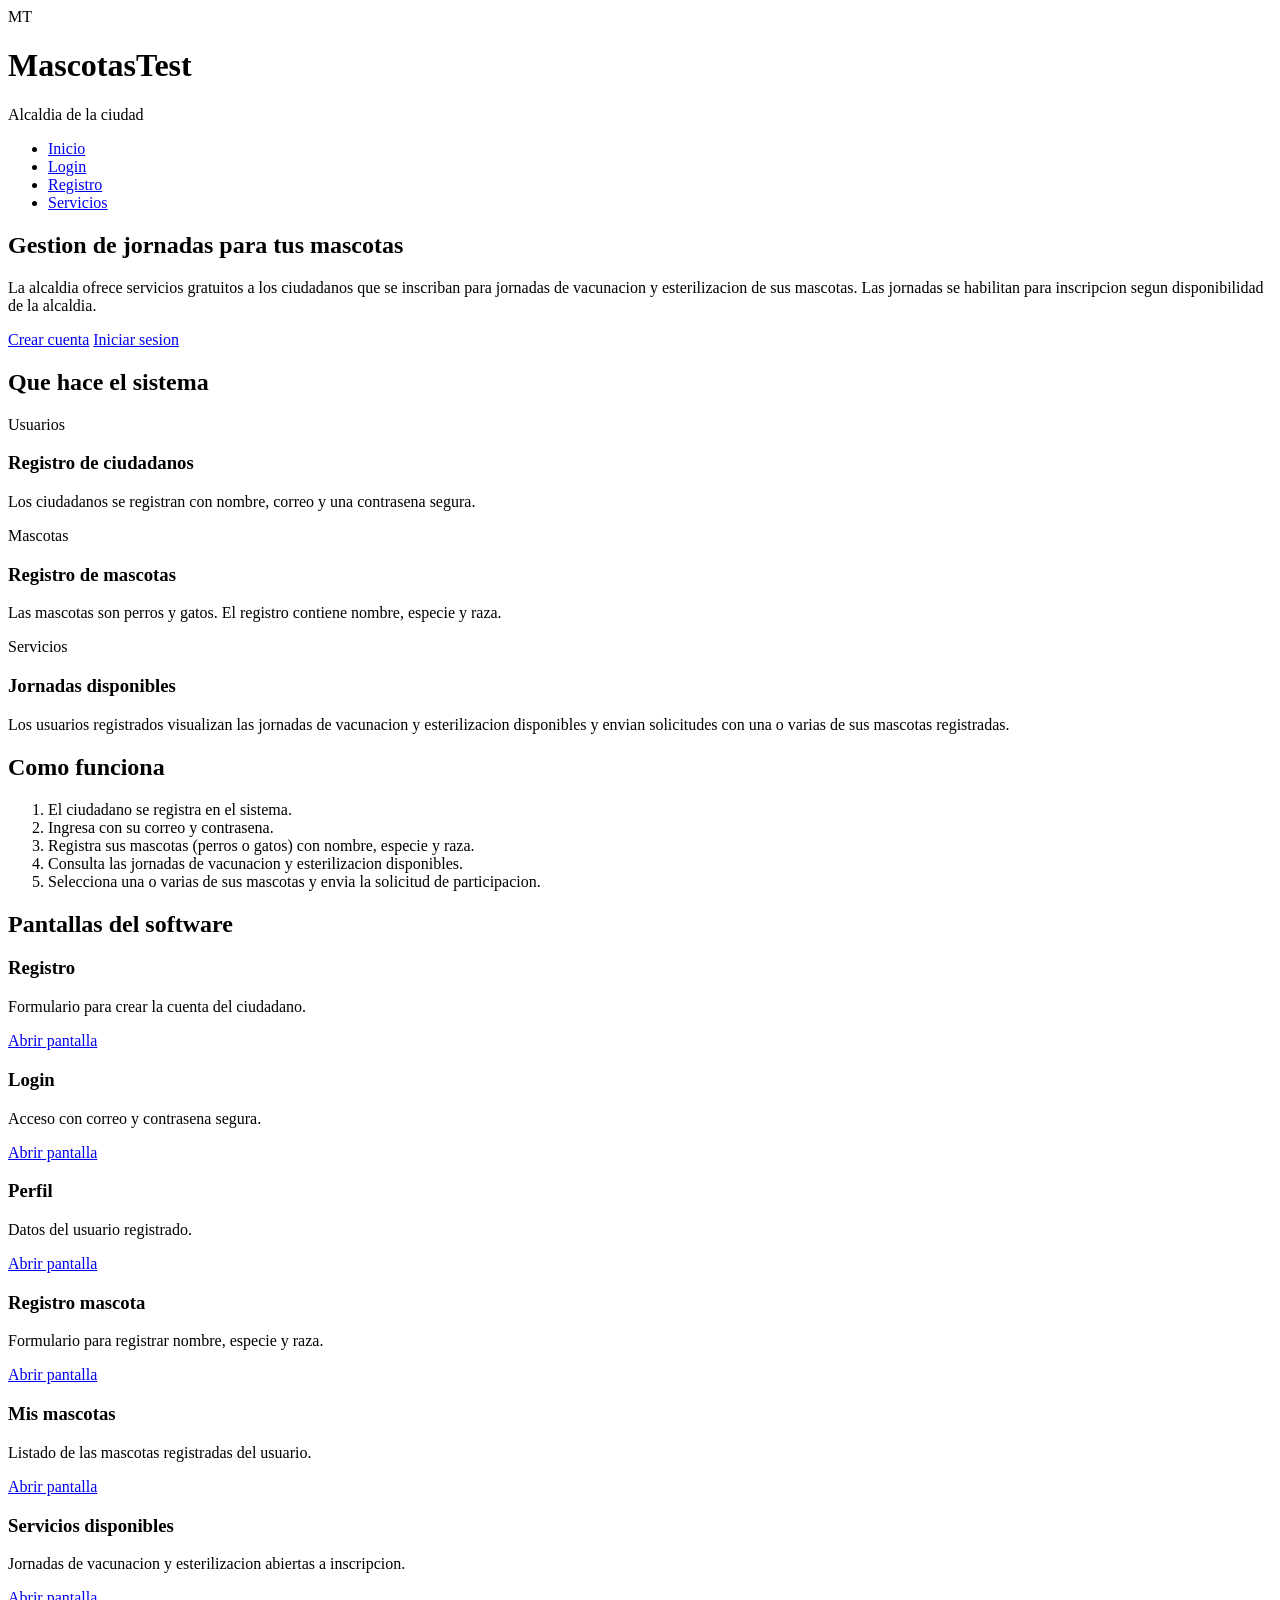
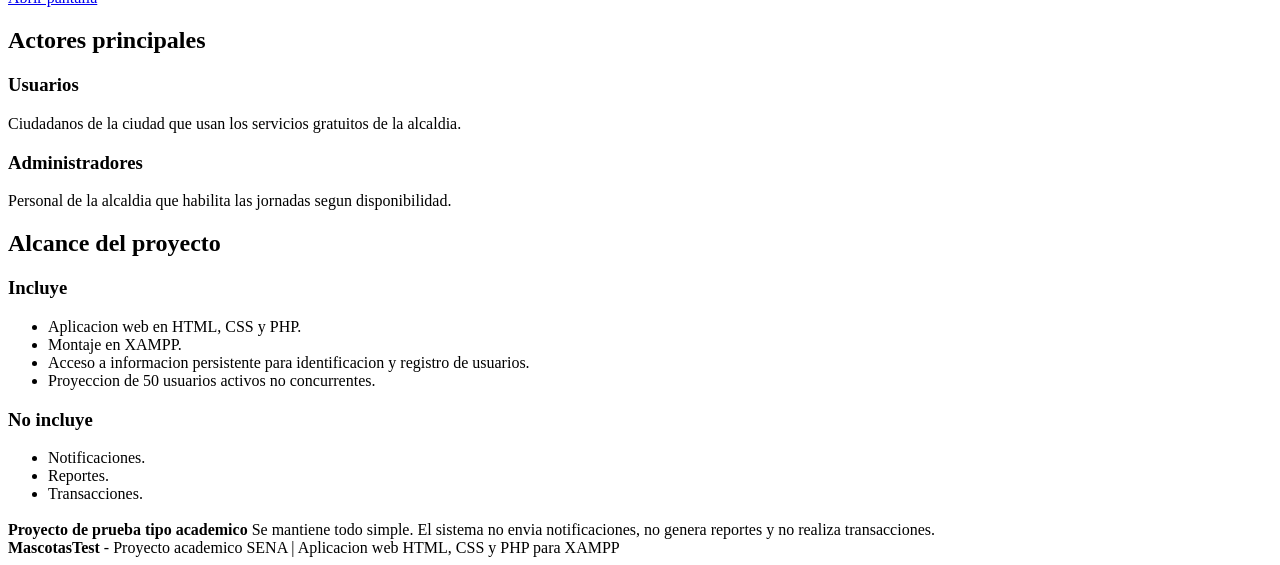
==== index.html @ 37191fb2 "Plantilla HTML" ====
<!DOCTYPE html>
<html lang="es">
<head>
  <meta charset="UTF-8">
  <meta name="viewport" content="width=device-width, initial-scale=1.0">
  <title>MascotasTest | Sistema de gestion de mascotas</title>
  <link rel="stylesheet" href="styles.css">
</head>
<body>

  <header>
    <div class="contenedor">
      <div class="marca">
        <div class="logo">MT</div>
        <div>
          <h1>MascotasTest</h1>
          <span>Alcaldia de la ciudad</span>
        </div>
      </div>
      <nav>
        <ul>
          <li><a href="index.html" class="activo">Inicio</a></li>
          <li><a href="login.html">Login</a></li>
          <li><a href="registro.html">Registro</a></li>
          <li><a href="servicios.html">Servicios</a></li>
        </ul>
      </nav>
    </div>
  </header>

  <main>

    <section class="portada">
      <h2>Gestion de jornadas para tus mascotas</h2>
      <p>
        La alcaldia ofrece servicios gratuitos a los ciudadanos que se inscriban para
        jornadas de vacunacion y esterilizacion de sus mascotas. Las jornadas se habilitan
        para inscripcion segun disponibilidad de la alcaldia.
      </p>
      <div class="acciones">
        <a class="boton" href="registro.html">Crear cuenta</a>
        <a class="boton secundario" href="login.html">Iniciar sesion</a>
      </div>
    </section>

    <section class="seccion contenedor">
      <h2>Que hace el sistema</h2>
      <div class="rejilla">
        <article class="tarjeta">
          <span class="etiqueta">Usuarios</span>
          <h3>Registro de ciudadanos</h3>
          <p class="parrafo">
            Los ciudadanos se registran con nombre, correo y una contrasena segura.
          </p>
        </article>
        <article class="tarjeta">
          <span class="etiqueta">Mascotas</span>
          <h3>Registro de mascotas</h3>
          <p class="parrafo">
            Las mascotas son perros y gatos. El registro contiene nombre, especie y raza.
          </p>
        </article>
        <article class="tarjeta">
          <span class="etiqueta">Servicios</span>
          <h3>Jornadas disponibles</h3>
          <p class="parrafo">
            Los usuarios registrados visualizan las jornadas de vacunacion y esterilizacion
            disponibles y envian solicitudes con una o varias de sus mascotas registradas.
          </p>
        </article>
      </div>
    </section>

    <section class="seccion contenedor">
      <h2>Como funciona</h2>
      <div class="tarjeta">
        <ol class="pasos">
          <li>El ciudadano se registra en el sistema.</li>
          <li>Ingresa con su correo y contrasena.</li>
          <li>Registra sus mascotas (perros o gatos) con nombre, especie y raza.</li>
          <li>Consulta las jornadas de vacunacion y esterilizacion disponibles.</li>
          <li>Selecciona una o varias de sus mascotas y envia la solicitud de participacion.</li>
        </ol>
      </div>
    </section>

    <section class="seccion contenedor">
      <h2>Pantallas del software</h2>
      <div class="rejilla">
        <article class="tarjeta">
          <h3>Registro</h3>
          <p class="parrafo">Formulario para crear la cuenta del ciudadano.</p>
          <a href="registro.html">Abrir pantalla</a>
        </article>
        <article class="tarjeta">
          <h3>Login</h3>
          <p class="parrafo">Acceso con correo y contrasena segura.</p>
          <a href="login.html">Abrir pantalla</a>
        </article>
        <article class="tarjeta">
          <h3>Perfil</h3>
          <p class="parrafo">Datos del usuario registrado.</p>
          <a href="perfil.html">Abrir pantalla</a>
        </article>
        <article class="tarjeta">
          <h3>Registro mascota</h3>
          <p class="parrafo">Formulario para registrar nombre, especie y raza.</p>
          <a href="registro-mascota.html">Abrir pantalla</a>
        </article>
        <article class="tarjeta">
          <h3>Mis mascotas</h3>
          <p class="parrafo">Listado de las mascotas registradas del usuario.</p>
          <a href="mis-mascotas.html">Abrir pantalla</a>
        </article>
        <article class="tarjeta">
          <h3>Servicios disponibles</h3>
          <p class="parrafo">Jornadas de vacunacion y esterilizacion abiertas a inscripcion.</p>
          <a href="servicios.html">Abrir pantalla</a>
        </article>
      </div>
    </section>

    <section class="seccion contenedor">
      <h2>Actores principales</h2>
      <div class="rejilla">
        <article class="tarjeta">
          <h3>Usuarios</h3>
          <p class="parrafo">Ciudadanos de la ciudad que usan los servicios gratuitos de la alcaldia.</p>
        </article>
        <article class="tarjeta">
          <h3>Administradores</h3>
          <p class="parrafo">Personal de la alcaldia que habilita las jornadas segun disponibilidad.</p>
        </article>
      </div>
    </section>

    <section class="seccion contenedor">
      <h2>Alcance del proyecto</h2>
      <div class="rejilla">
        <article class="tarjeta">
          <h3>Incluye</h3>
          <ul class="lista">
            <li>Aplicacion web en HTML, CSS y PHP.</li>
            <li>Montaje en XAMPP.</li>
            <li>Acceso a informacion persistente para identificacion y registro de usuarios.</li>
            <li>Proyeccion de 50 usuarios activos no concurrentes.</li>
          </ul>
        </article>
        <article class="tarjeta">
          <h3>No incluye</h3>
          <ul class="lista">
            <li>Notificaciones.</li>
            <li>Reportes.</li>
            <li>Transacciones.</li>
          </ul>
        </article>
      </div>
      <div class="aviso" style="margin-top: 18px;">
        <strong>Proyecto de prueba tipo academico</strong>
        Se mantiene todo simple. El sistema no envia notificaciones, no genera reportes y no realiza transacciones.
      </div>
    </section>

  </main>

  <footer>
    <div class="contenedor">
      <strong>MascotasTest</strong> - Proyecto academico SENA |
      Aplicacion web HTML, CSS y PHP para XAMPP
    </div>
  </footer>

</body>
</html>
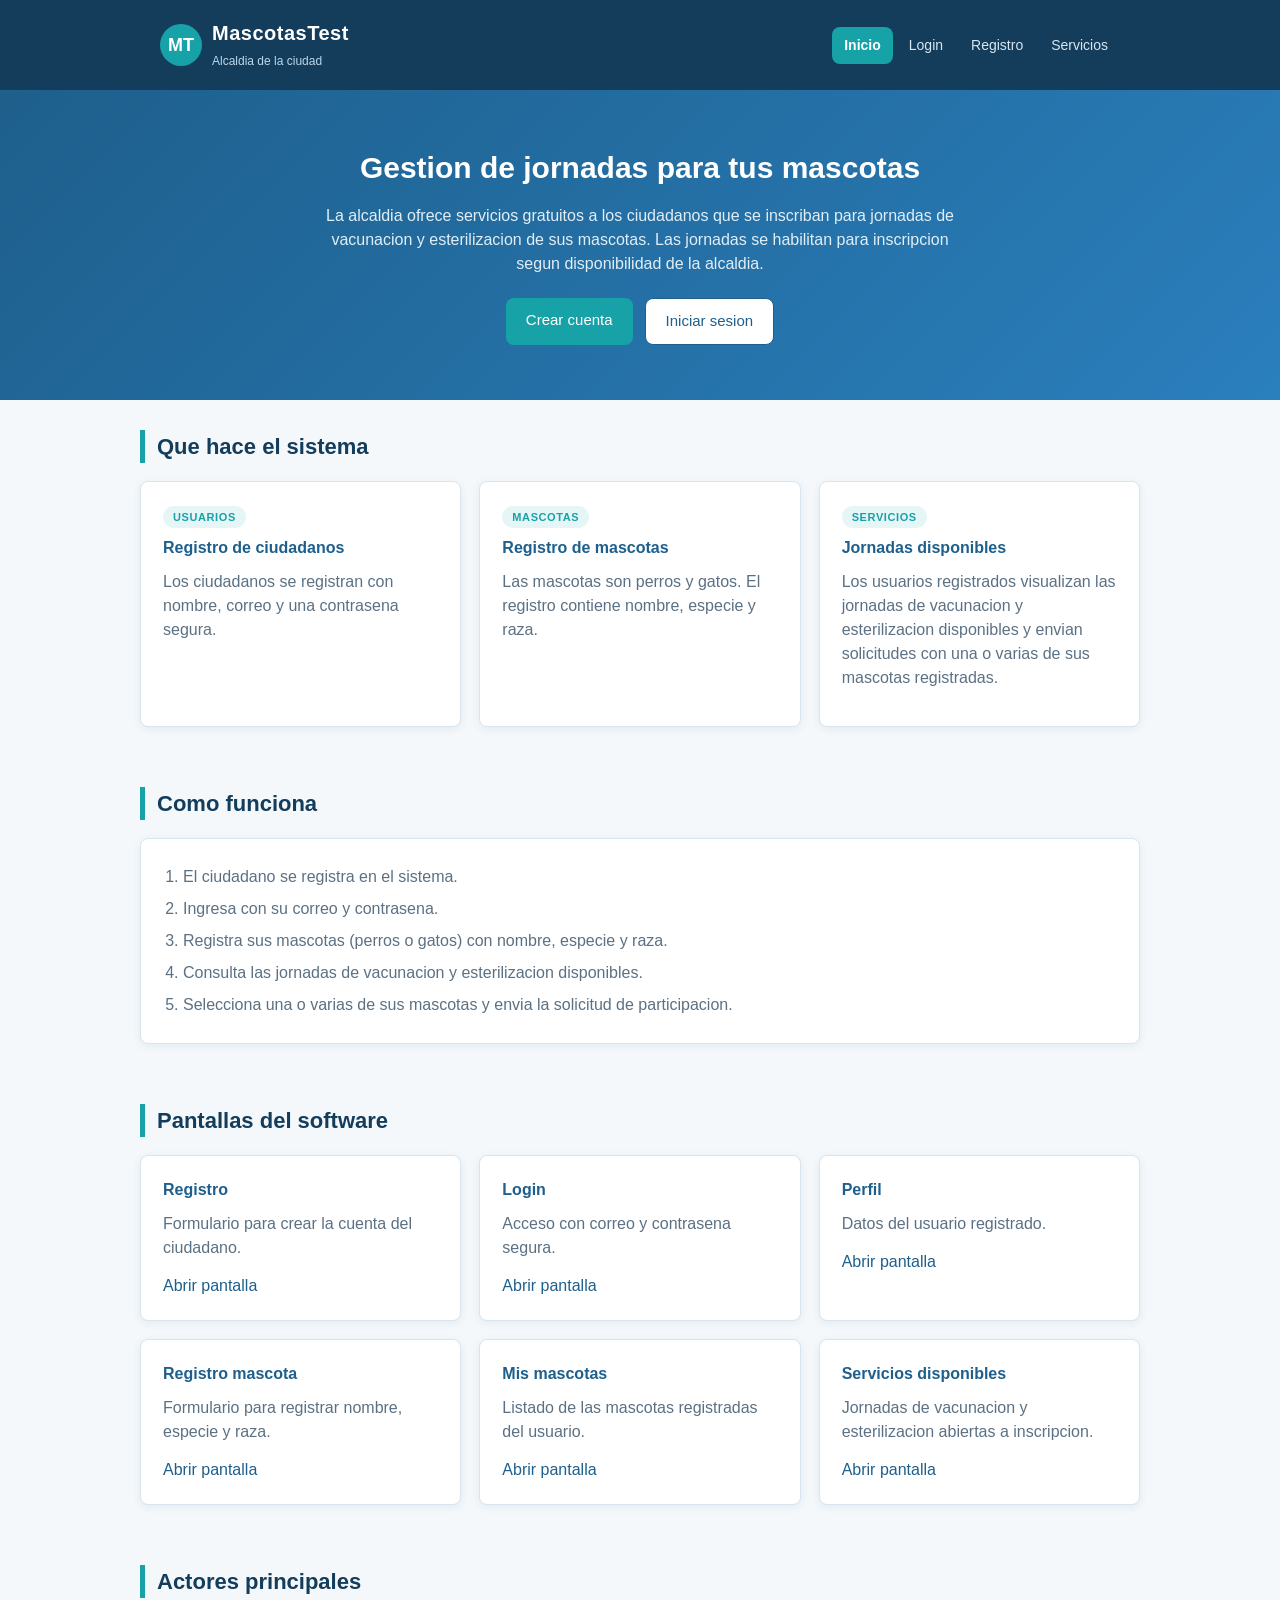
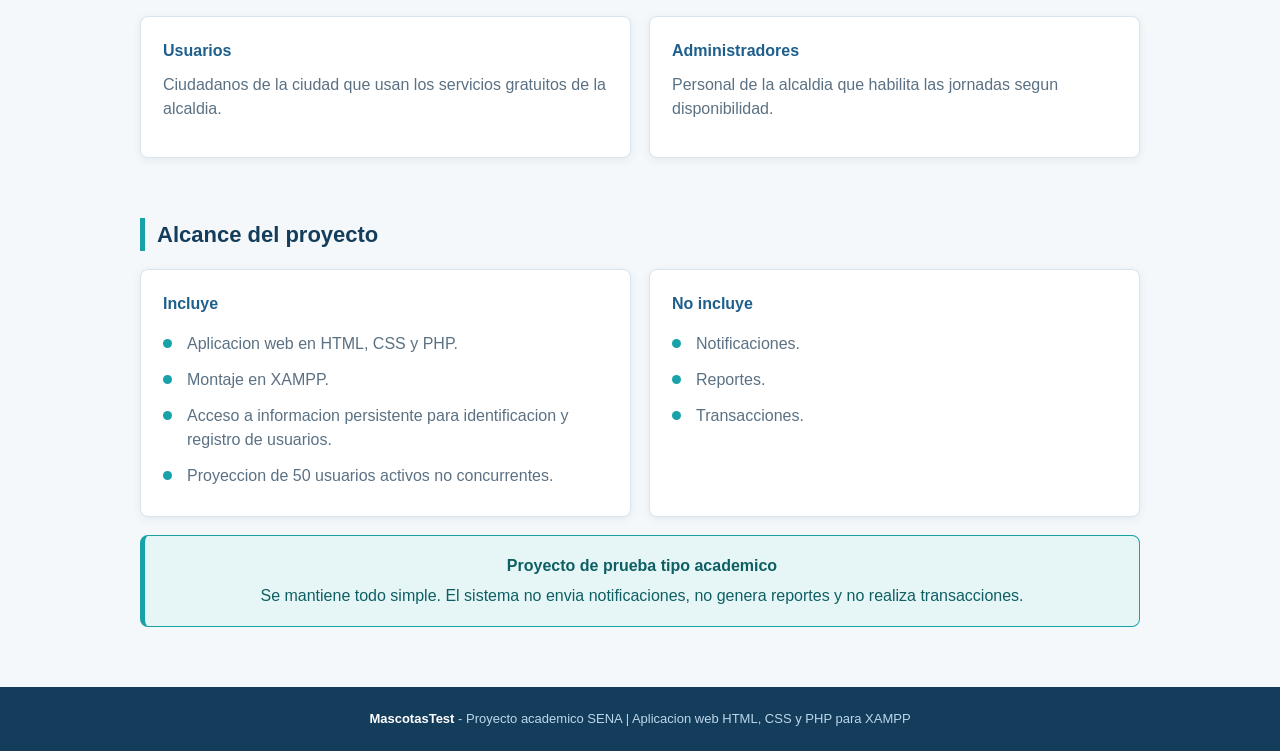
==== commit e88e6756: "Enlaza paginas .html hacia las versiones .php funcionales" ====
--- a/index.html
+++ b/index.html
@@ -20,8 +20,8 @@
       <nav>
         <ul>
           <li><a href="index.html" class="activo">Inicio</a></li>
-          <li><a href="login.html">Login</a></li>
-          <li><a href="registro.html">Registro</a></li>
+          <li><a href="login.php">Login</a></li>
+          <li><a href="registro.php">Registro</a></li>
           <li><a href="servicios.html">Servicios</a></li>
         </ul>
       </nav>
@@ -38,8 +38,8 @@
         para inscripcion segun disponibilidad de la alcaldia.
       </p>
       <div class="acciones">
-        <a class="boton" href="registro.html">Crear cuenta</a>
-        <a class="boton secundario" href="login.html">Iniciar sesion</a>
+        <a class="boton" href="registro.php">Crear cuenta</a>
+        <a class="boton secundario" href="login.php">Iniciar sesion</a>
       </div>
     </section>
 
@@ -90,27 +90,27 @@
         <article class="tarjeta">
           <h3>Registro</h3>
           <p class="parrafo">Formulario para crear la cuenta del ciudadano.</p>
-          <a href="registro.html">Abrir pantalla</a>
+          <a href="registro.php">Abrir pantalla</a>
         </article>
         <article class="tarjeta">
           <h3>Login</h3>
           <p class="parrafo">Acceso con correo y contrasena segura.</p>
-          <a href="login.html">Abrir pantalla</a>
+          <a href="login.php">Abrir pantalla</a>
         </article>
         <article class="tarjeta">
           <h3>Perfil</h3>
           <p class="parrafo">Datos del usuario registrado.</p>
-          <a href="perfil.html">Abrir pantalla</a>
+          <a href="perfil.php">Abrir pantalla</a>
         </article>
         <article class="tarjeta">
           <h3>Registro mascota</h3>
           <p class="parrafo">Formulario para registrar nombre, especie y raza.</p>
-          <a href="registro-mascota.html">Abrir pantalla</a>
+          <a href="registro-mascota.php">Abrir pantalla</a>
         </article>
         <article class="tarjeta">
           <h3>Mis mascotas</h3>
           <p class="parrafo">Listado de las mascotas registradas del usuario.</p>
-          <a href="mis-mascotas.html">Abrir pantalla</a>
+          <a href="mis-mascotas.php">Abrir pantalla</a>
         </article>
         <article class="tarjeta">
           <h3>Servicios disponibles</h3>
--- a/styles.css
+++ b/styles.css
@@ -0,0 +1,498 @@
+/* MascotasTest - plantilla academica (HTML + CSS) */
+
+:root {
+  --azul: #1e5f8c;
+  --azul-oscuro: #143d5c;
+  --azul-claro: #2a7fbd;
+  --turquesa: #17a2a8;
+  --turquesa-claro: #e6f6f7;
+  --fondo: #f4f8fb;
+  --blanco: #ffffff;
+  --texto: #1b2a33;
+  --texto-suave: #5b7183;
+  --borde: #d8e4ee;
+  --sombra: 0 2px 8px rgba(20, 61, 92, 0.08);
+  --radio: 8px;
+}
+
+* {
+  margin: 0;
+  padding: 0;
+  box-sizing: border-box;
+}
+
+body {
+  font-family: "Segoe UI", Tahoma, Arial, sans-serif;
+  background: var(--fondo);
+  color: var(--texto);
+  line-height: 1.5;
+  min-height: 100vh;
+  display: flex;
+  flex-direction: column;
+}
+
+a {
+  color: var(--azul);
+  text-decoration: none;
+}
+
+a:hover {
+  text-decoration: underline;
+}
+
+/* ---------- Encabezado y navegacion ---------- */
+
+header {
+  background: var(--azul-oscuro);
+  color: var(--blanco);
+}
+
+header .contenedor {
+  display: flex;
+  flex-wrap: wrap;
+  align-items: center;
+  justify-content: space-between;
+  gap: 12px;
+  padding: 18px 20px;
+}
+
+.marca {
+  display: flex;
+  align-items: center;
+  gap: 10px;
+}
+
+.logo {
+  width: 42px;
+  height: 42px;
+  border-radius: 50%;
+  background: var(--turquesa);
+  color: var(--blanco);
+  font-weight: bold;
+  font-size: 18px;
+  display: flex;
+  align-items: center;
+  justify-content: center;
+}
+
+.marca h1 {
+  font-size: 20px;
+  letter-spacing: 0.5px;
+}
+
+.marca span {
+  font-size: 12px;
+  color: #bcd7ea;
+}
+
+nav ul {
+  list-style: none;
+  display: flex;
+  flex-wrap: wrap;
+  gap: 4px;
+}
+
+nav a {
+  display: block;
+  color: #d6e6f2;
+  font-size: 14px;
+  padding: 8px 12px;
+  border-radius: var(--radio);
+}
+
+nav a:hover {
+  background: rgba(255, 255, 255, 0.12);
+  text-decoration: none;
+}
+
+nav a.activo {
+  background: var(--turquesa);
+  color: var(--blanco);
+  font-weight: bold;
+}
+
+/* ---------- Estructura ---------- */
+
+main {
+  flex: 1;
+}
+
+.contenedor {
+  width: 100%;
+  max-width: 1000px;
+  margin: 0 auto;
+  padding: 0 20px;
+}
+
+.seccion {
+  padding: 30px 0;
+}
+
+.seccion h2 {
+  font-size: 22px;
+  color: var(--azul-oscuro);
+  border-left: 5px solid var(--turquesa);
+  padding-left: 12px;
+  margin-bottom: 18px;
+}
+
+.seccion h3 {
+  font-size: 16px;
+  color: var(--azul);
+  margin-bottom: 10px;
+}
+
+.centrado {
+  max-width: 520px;
+  margin: 0 auto;
+  padding: 40px 20px;
+}
+
+.tarjeta {
+  background: var(--blanco);
+  border: 1px solid var(--borde);
+  border-radius: var(--radio);
+  box-shadow: var(--sombra);
+  padding: 22px;
+}
+
+.rejilla {
+  display: grid;
+  grid-template-columns: repeat(auto-fit, minmax(240px, 1fr));
+  gap: 18px;
+}
+
+.parrafo {
+  color: var(--texto-suave);
+  margin-bottom: 14px;
+}
+
+/* ---------- Portada ---------- */
+
+.portada {
+  background: linear-gradient(135deg, var(--azul) 0%, var(--azul-claro) 100%);
+  color: var(--blanco);
+  text-align: center;
+  padding: 55px 20px;
+}
+
+.portada h2 {
+  border: none;
+  padding: 0;
+  color: var(--blanco);
+  font-size: 30px;
+  margin-bottom: 14px;
+}
+
+.portada p {
+  max-width: 640px;
+  margin: 0 auto 22px;
+  color: #e2eef6;
+}
+
+.portada .acciones {
+  display: flex;
+  justify-content: center;
+  flex-wrap: wrap;
+  gap: 12px;
+}
+
+/* ---------- Listas ---------- */
+
+ul.lista {
+  list-style: none;
+}
+
+ul.lista li {
+  position: relative;
+  padding: 6px 0 6px 24px;
+  color: var(--texto-suave);
+}
+
+ul.lista li::before {
+  content: "";
+  position: absolute;
+  left: 0;
+  top: 13px;
+  width: 9px;
+  height: 9px;
+  border-radius: 50%;
+  background: var(--turquesa);
+}
+
+ol.pasos {
+  padding-left: 20px;
+  color: var(--texto-suave);
+}
+
+ol.pasos li {
+  padding: 4px 0;
+}
+
+/* ---------- Etiquetas ---------- */
+
+.etiqueta {
+  display: inline-block;
+  font-size: 11px;
+  font-weight: bold;
+  text-transform: uppercase;
+  letter-spacing: 0.6px;
+  color: var(--turquesa);
+  background: var(--turquesa-claro);
+  border-radius: 20px;
+  padding: 3px 10px;
+  margin-bottom: 8px;
+}
+
+/* ---------- Botones ---------- */
+
+.boton {
+  display: inline-block;
+  background: var(--turquesa);
+  color: var(--blanco);
+  border: none;
+  border-radius: var(--radio);
+  padding: 11px 20px;
+  font-size: 15px;
+  font-family: inherit;
+  cursor: pointer;
+}
+
+.boton:hover {
+  background: #128d92;
+  text-decoration: none;
+}
+
+.boton.secundario {
+  background: var(--blanco);
+  color: var(--azul);
+  border: 1px solid var(--azul);
+}
+
+.boton.secundario:hover {
+  background: var(--azul);
+  color: var(--blanco);
+}
+
+.boton.bloque {
+  width: 100%;
+  text-align: center;
+}
+
+.acciones {
+  display: flex;
+  flex-wrap: wrap;
+  gap: 10px;
+}
+
+/* ---------- Formularios ---------- */
+
+.campo {
+  margin-bottom: 16px;
+}
+
+.campo label {
+  display: block;
+  font-size: 14px;
+  font-weight: bold;
+  color: var(--azul-oscuro);
+  margin-bottom: 6px;
+}
+
+.campo input,
+.campo select {
+  width: 100%;
+  padding: 11px 12px;
+  font-size: 15px;
+  font-family: inherit;
+  color: var(--texto);
+  background: var(--blanco);
+  border: 1px solid var(--borde);
+  border-radius: var(--radio);
+}
+
+.campo input:focus,
+.campo select:focus {
+  outline: none;
+  border-color: var(--turquesa);
+  box-shadow: 0 0 0 3px rgba(23, 162, 168, 0.15);
+}
+
+.ayuda {
+  display: block;
+  font-size: 12px;
+  color: var(--texto-suave);
+  margin-top: 5px;
+}
+
+.enlace-centro {
+  text-align: center;
+  font-size: 14px;
+  margin-top: 16px;
+}
+
+/* ---------- Aviso ---------- */
+
+.aviso {
+  background: var(--turquesa-claro);
+  border: 1px solid var(--turquesa);
+  border-left-width: 5px;
+  border-radius: var(--radio);
+  color: #0e5f63;
+  padding: 18px;
+  text-align: center;
+}
+
+.aviso strong {
+  display: block;
+  margin-bottom: 6px;
+}
+
+.aviso.error {
+  background: #fdf0ee;
+  border-color: #d98880;
+  color: #9c2b22;
+  text-align: left;
+  margin-bottom: 16px;
+}
+
+/* ---------- Tarjetas de jornada ---------- */
+
+.jornada {
+  background: var(--blanco);
+  border: 1px solid var(--borde);
+  border-top: 4px solid var(--azul);
+  border-radius: var(--radio);
+  box-shadow: var(--sombra);
+  padding: 18px;
+}
+
+.jornada h3 {
+  margin-bottom: 4px;
+}
+
+.jornada .datos {
+  font-size: 14px;
+  color: var(--texto-suave);
+  margin-bottom: 12px;
+}
+
+.jornada .datos span {
+  display: block;
+}
+
+.seleccion {
+  border-top: 1px dashed var(--borde);
+  padding-top: 12px;
+}
+
+.seleccion .opcion {
+  display: flex;
+  align-items: center;
+  gap: 8px;
+  font-size: 14px;
+  padding: 4px 0;
+}
+
+.seleccion input {
+  accent-color: var(--turquesa);
+  width: 16px;
+  height: 16px;
+}
+
+/* ---------- Tabla ---------- */
+
+.tabla {
+  width: 100%;
+  border-collapse: collapse;
+  background: var(--blanco);
+  border: 1px solid var(--borde);
+  border-radius: var(--radio);
+  overflow: hidden;
+}
+
+.tabla th,
+.tabla td {
+  text-align: left;
+  padding: 12px 14px;
+  font-size: 14px;
+  border-bottom: 1px solid var(--borde);
+}
+
+.tabla th {
+  background: var(--azul);
+  color: var(--blanco);
+  font-size: 13px;
+  text-transform: uppercase;
+  letter-spacing: 0.5px;
+}
+
+.tabla tbody tr:last-child td {
+  border-bottom: none;
+}
+
+.tabla tbody tr:nth-child(even) {
+  background: #fafcfe;
+}
+
+.vacio {
+  color: var(--texto-suave);
+  font-style: italic;
+  padding: 18px;
+  background: var(--blanco);
+  border: 1px dashed var(--borde);
+  border-radius: var(--radio);
+  text-align: center;
+}
+
+/* ---------- Datos de perfil ---------- */
+
+.datos-usuario {
+  display: flex;
+  align-items: center;
+  gap: 16px;
+  padding-bottom: 18px;
+  margin-bottom: 18px;
+  border-bottom: 1px solid var(--borde);
+}
+
+.avatar {
+  width: 64px;
+  height: 64px;
+  border-radius: 50%;
+  background: var(--turquesa);
+  color: var(--blanco);
+  font-size: 26px;
+  font-weight: bold;
+  display: flex;
+  align-items: center;
+  justify-content: center;
+  flex-shrink: 0;
+}
+
+.datos-usuario h2 {
+  border: none;
+  padding: 0;
+  margin-bottom: 2px;
+  font-size: 20px;
+}
+
+.datos-usuario p {
+  font-size: 14px;
+  color: var(--texto-suave);
+}
+
+/* ---------- Pie de pagina ---------- */
+
+footer {
+  background: var(--azul-oscuro);
+  color: #bcd7ea;
+  text-align: center;
+  font-size: 13px;
+  padding: 22px 20px;
+  margin-top: 30px;
+}
+
+footer strong {
+  color: var(--blanco);
+}
